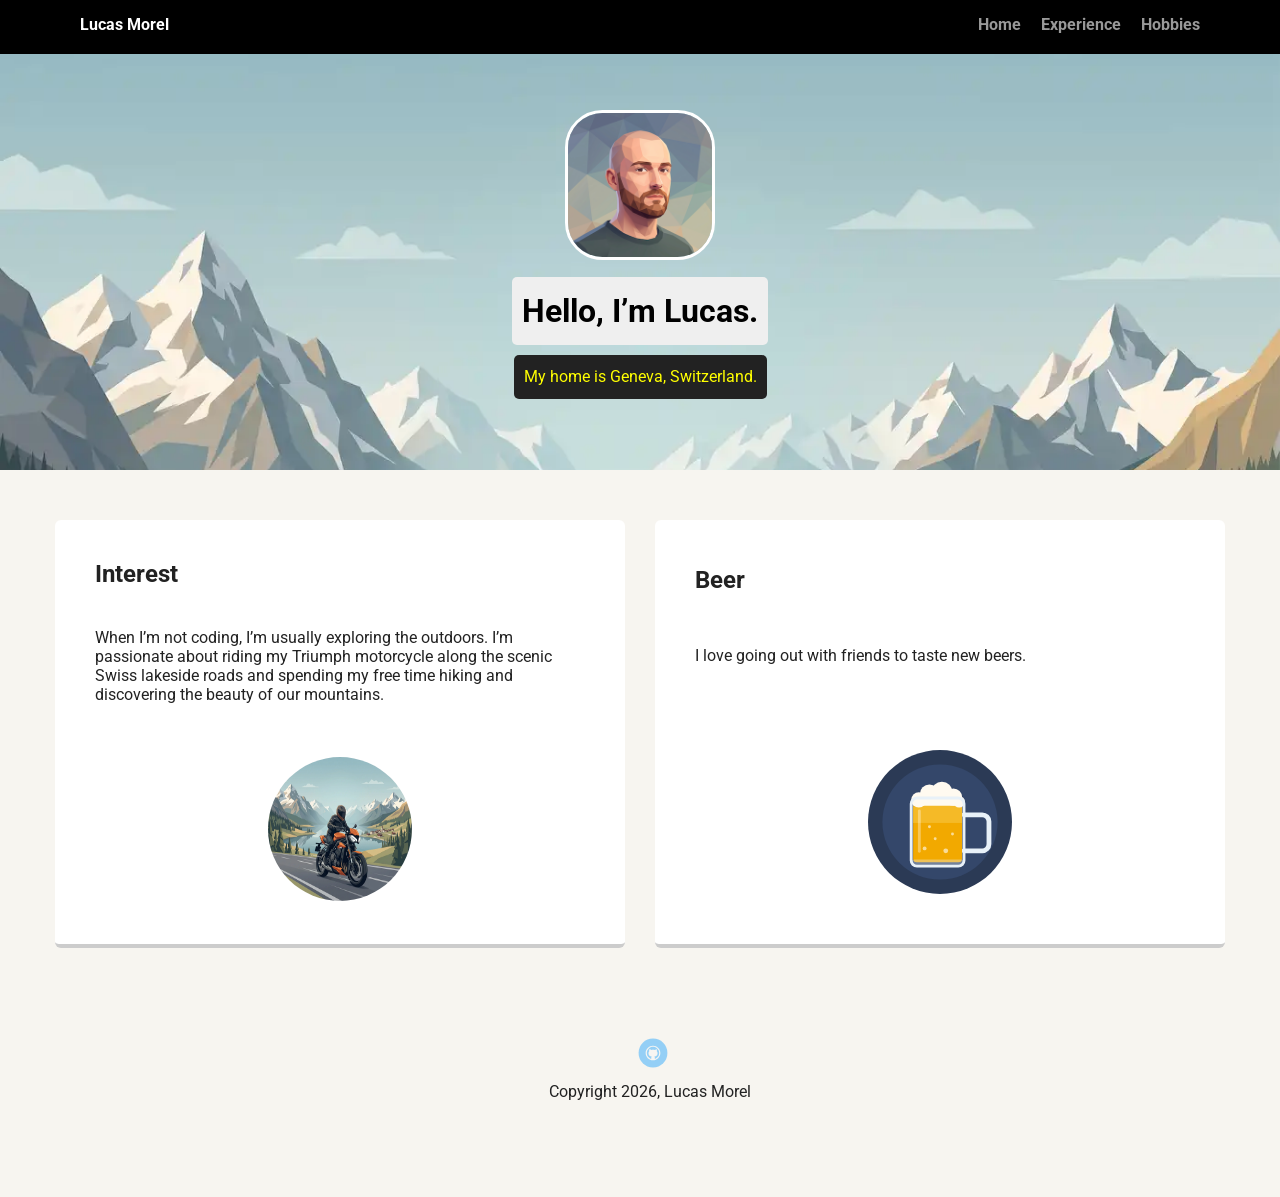
==== portfolio_update_v1/hobby.html @ 672784c4 "feat: Ajout des points supplémentaires" ====
<!doctype html>
<html lang="en">
<head>
  <meta charset="utf-8">
  <title>Lucas Morel's Hobbies</title>
  <meta name="viewport" content="width=device-width, initial-scale=1.0">
  <link rel="stylesheet" href="styles.css">
  <link href="https://fonts.googleapis.com/css?family=Muli%7CRoboto:400,300,500,700,900" rel="stylesheet"></head>
  <body>

    <div class="main-nav">
        <ul class="nav">
          <li class="name">Lucas Morel</li>
          <li><a href="index.html">Home</a></li>
          <li><a href="experience.html">Experience</a></li>
          <li><a href="hobby.html">Hobbies</a></li>
        </ul>
    </div>

    <header>
      <img src="images/portrait.webp" alt="Portrait of Lucas Morel" class="profile-image">
      <h1 class="tag name">Hello, I’m Lucas.</h1>
      <p class="tag location">My home is Geneva, Switzerland.</p>
    </header>

    <main class="flex">
        <article class="card flex">
            <h2>Interest</h2>
            <main>When I’m not coding, I’m usually exploring the outdoors. I’m passionate about riding my Triumph motorcycle along the scenic Swiss lakeside roads and spending my free time hiking and discovering the beauty of our mountains.</main>
            <img src="images/moto.webp" alt="A Triumph motorcycle along the scenic Swiss lakeside" class="hobby-motorcycle">
        </article>


      <div class="card flex">
        <h2>Beer</h2>
        <p>I love going out with friends to taste new beers.</p>
        <img src="images/biere-avatar.svg" alt="A cold beer" class="hobby-beer" />
      </div>

    </main>
    <footer>
      <ul>
        <li><a href="https://github.com/numeyoga" class="social github">Github</a></li>
      </ul>
      <p class="copyright">Copyright 2026, Lucas Morel</p>
    </footer>
  </body>
  </html>
---- portfolio_update_v1/styles.css ----
/* Global Layout Set-up */
* {
  box-sizing: border-box;
}

body {
  margin: 0;
  padding: 0;
  text-align: center;
  font-family: 'Roboto', sans-serif;
  color: #222;
  background: #f7f5f0;
}
/* Link Styles */

a {
  text-decoration: none;
  color: #999;
}
a:hover {
  color: #6633ff;
}

/* Section Styles */

.main-nav {
  width: 100%;
  background: black;
  min-height: 30px;
  padding: 10px;
  position: fixed;
  text-align: center;
}
.nav {
  display: flex;
  justify-content: space-around;
  font-weight: 700;
  list-style-type: none;
  margin: 0 auto;
  padding: 0;
}
.nav .name {
  display: block;
  margin-right: auto;
  color: white;
}
.nav li {
  padding: 5px 10px 10px 10px;
}
.nav a {
  transition: all .5s;
}
.nav a:hover {
  color: white
}

header {
  text-align: center;
  background: url('images/background.webp') no-repeat top center ;
  background-size: cover;
  overflow: hidden;
  padding-top: 60px;
}
header {
  line-height: 1.5;
}
header .profile-image {
  margin-top: 50px;
  width: 150px;
  height: 150px;
  border-radius: 25%;
  border: 3px solid white;
  transition: all .5s;
}
header .profile-image:hover {
  transform: scale(1.2) rotate(-10deg);
}
.tag {
  background-color: #efefef;
  color: black;
  padding: 10px;
  border-radius: 5px;
  display: table;
  margin: 10px auto;
}
.location {
  background-color: #222;
  color: yellow;
}
.card {
  margin: 30px;
  padding: 20px 40px 40px;
  max-width: 500px;
  text-align: left;
  background: #fff;
  border-bottom: 4px solid #ccc;
  border-radius: 6px;
  transition: all .5s;
}
.card:hover {
  border-color: #ff99ff;
}

ul.skills {
  padding: 0;
  text-align: center;
}

.skills li {
  border-radius: 6px;
  display: inline-block;
  background: #ff9904;
  color: white;
  padding: 5px 10px;
  margin: 2px;
}

.skills li:nth-child(odd) {
  background: #0399ff;
}

footer {
  width: 100%;
  min-height: 30px;
  padding: 20px 0 40px 20px;
}

footer .copyright {
  top: -8px;
  font-size: .75em;
}

footer ul {
  list-style-type: none;
  margin: 0;
  padding: 0;
}

footer ul li {
  display: inline-block;
}

a.social {
  display: inline-block;
  text-indent: -9999px;
  margin-left: 5px;
  width: 30px;
  height: 30px;
  background-size: 30px 30px;
  opacity: .4;
  transition: all .5s;
}
a.github {
  background-image: url(images/github.svg);
}
a.social:hover {
  opacity: 1;
}
.clearfix {
  clear: both;
}

.card.flex {
    display: flex;
    flex-direction: column;
    flex: 1 1 0;
    max-width: none;   /* retire le plafond de 500px */
    margin: 30px 15px;
}

.hobby-motorcycle {
    margin-top: 50px;
    width: 150px;
    height: 150px;
    border-radius: 50%;
    border: 3px solid white;
    transition: all .5s;
    align-self: center;
}

.hobby-motorcycle:hover {
  transform: scale(1.2) rotate(-10deg);
}

.hobby-beer {
    margin-top: 50px;
    width: 150px;
    height: 150px;
    border-radius: 50%;
    border: 3px solid white;
    transition: all .5s;
    align-self: center;
}

.hobby-beer:hover {
  transform: scale(1.2) rotate(10deg);
}

/* Styles for larger screens */
@media screen and (min-width: 720px) {

  .flex {
      display: -ms-flexbox;      /* TWEENER - IE 10 */
      display: flex;
      max-width: 1200px;
      -ms-flex-pack: distribute;
      justify-content: space-around;
      margin: 0 auto;
  }

  header {
    min-height: 470px;
  }

  .nav {
    max-width: 1200px;
    padding: 0 30px;
  }


  main {
    padding-top: 20px;
  }

  main p {
    line-height: 1.6em;
  }

  footer {
    font-size: 1.3em;
    max-width: 1200px;
    margin: 40px auto;
  }

}
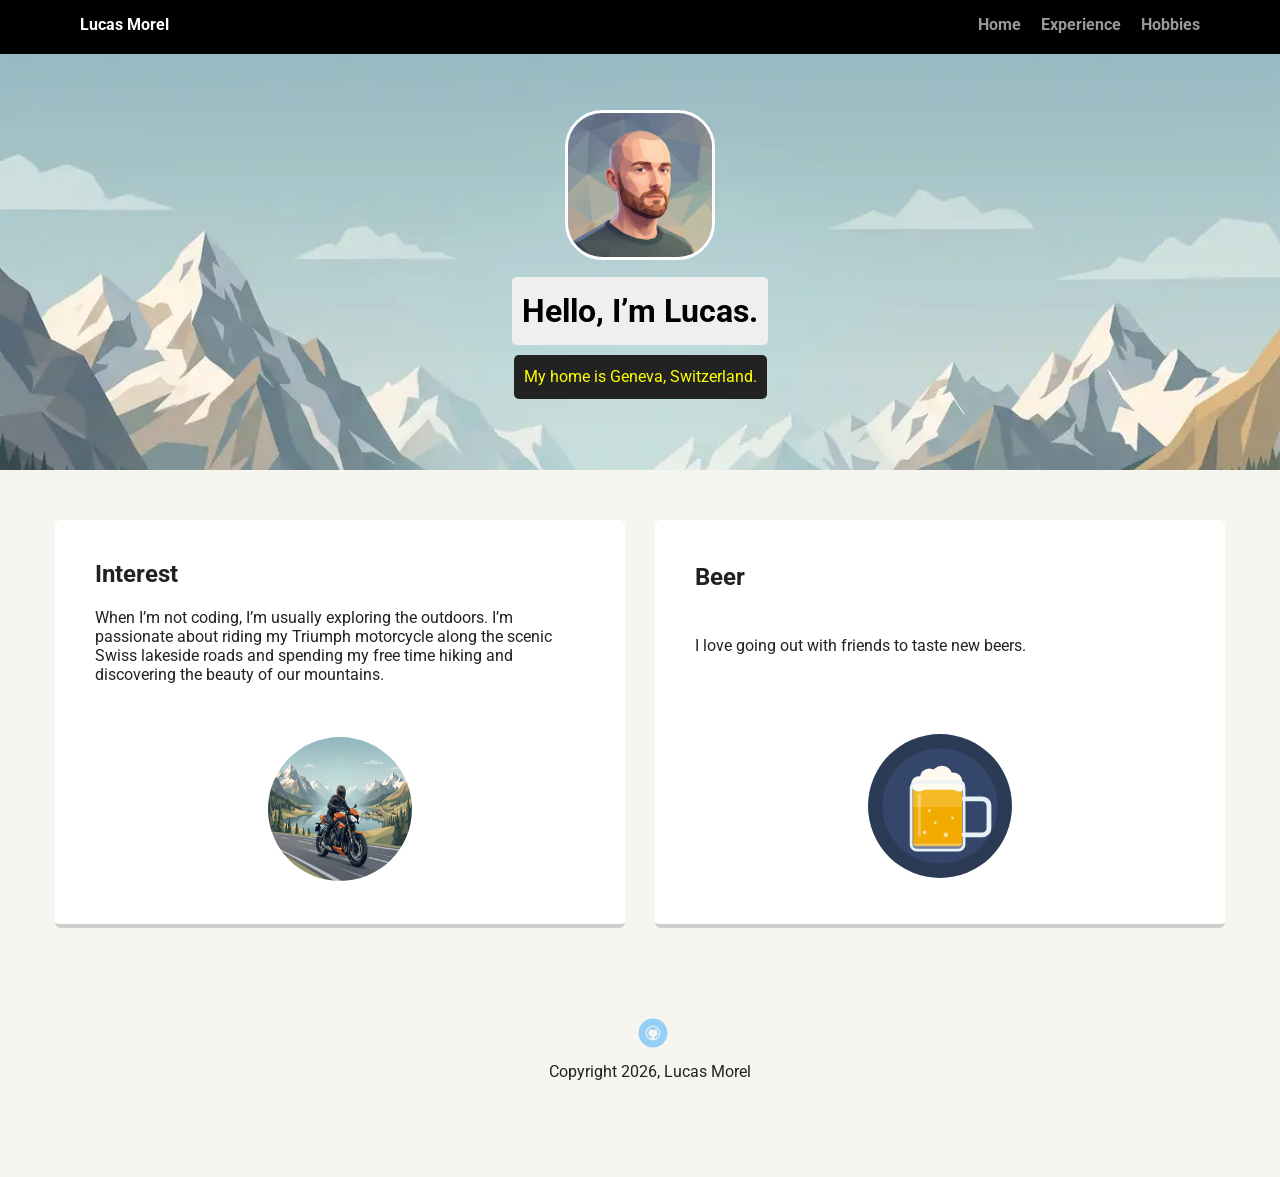
==== commit 7a49b0a3: "fix: Corrections après validation" ====
--- a/portfolio_update_v1/hobby.html
+++ b/portfolio_update_v1/hobby.html
@@ -26,7 +26,7 @@
     <main class="flex">
         <article class="card flex">
             <h2>Interest</h2>
-            <main>When I’m not coding, I’m usually exploring the outdoors. I’m passionate about riding my Triumph motorcycle along the scenic Swiss lakeside roads and spending my free time hiking and discovering the beauty of our mountains.</main>
+            <div>When I’m not coding, I’m usually exploring the outdoors. I’m passionate about riding my Triumph motorcycle along the scenic Swiss lakeside roads and spending my free time hiking and discovering the beauty of our mountains.</div>
             <img src="images/moto.webp" alt="A Triumph motorcycle along the scenic Swiss lakeside" class="hobby-motorcycle">
         </article>
 
@@ -34,7 +34,7 @@
       <div class="card flex">
         <h2>Beer</h2>
         <p>I love going out with friends to taste new beers.</p>
-        <img src="images/biere-avatar.svg" alt="A cold beer" class="hobby-beer" />
+        <img src="images/biere-avatar.svg" alt="A cold beer" class="hobby-beer">
       </div>
 
     </main>
